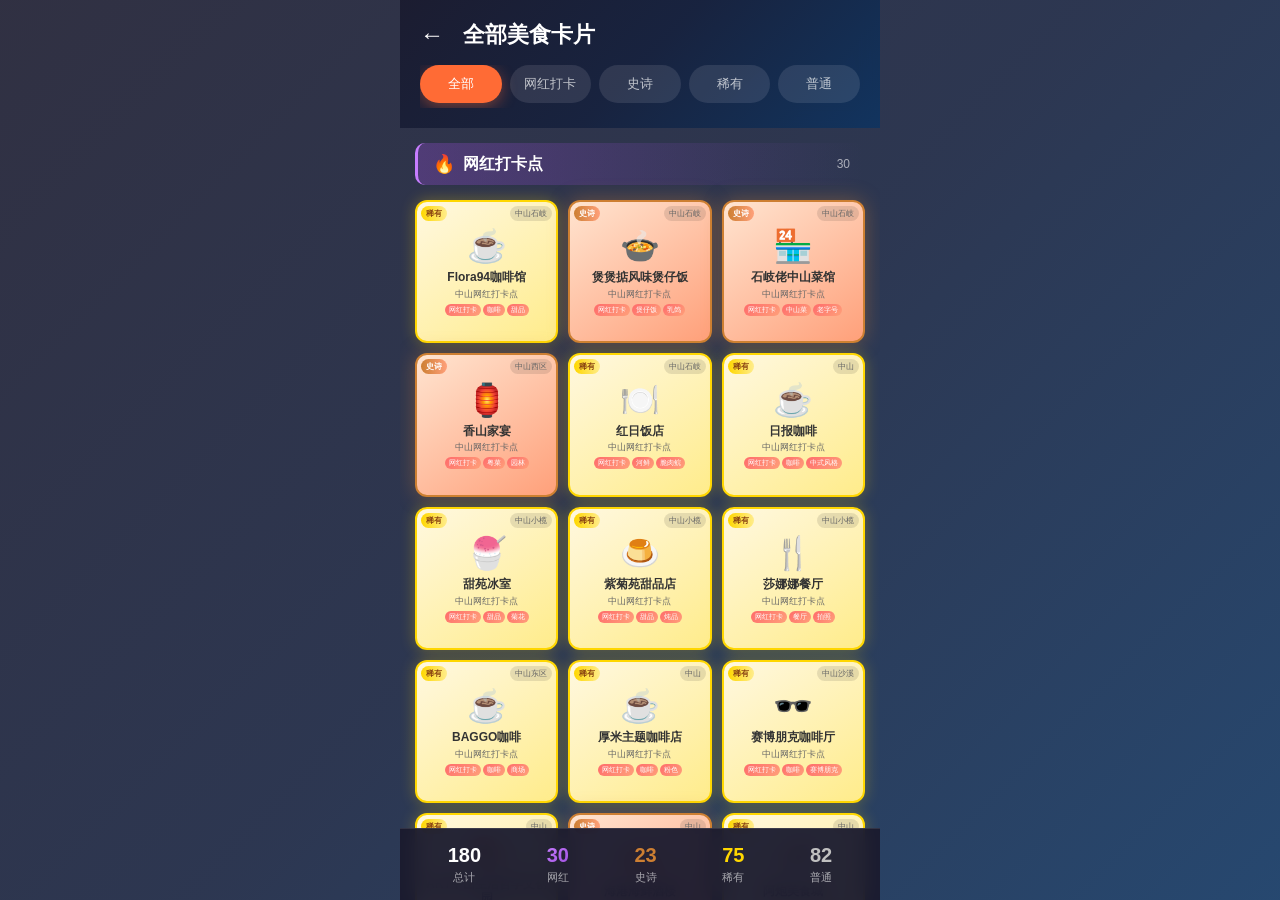
==== all-cards.html @ a1c3ad1f "中山美食抽卡小程序初始版本" ====
<!DOCTYPE html>
<html lang="zh-CN">
<head>
    <meta charset="UTF-8">
    <meta name="viewport" content="width=device-width, initial-scale=1.0, maximum-scale=1.0, user-scalable=no">
    <title>全部美食卡片</title>
    <link rel="stylesheet" href="css/all-cards.css">
</head>
<body>
    <!-- 卡片详情弹窗 -->
    <div class="card-modal" id="cardModal">
        <div class="modal-backdrop" id="modalBackdrop"></div>
        <div class="modal-content" id="modalContent">
            <button class="modal-close" id="modalClose">×</button>
            <div class="modal-card" id="modalCard">
                <span class="modal-rarity" id="modalRarity"></span>
                <div class="modal-emoji" id="modalEmoji"></div>
                <div class="modal-name" id="modalName"></div>
                <div class="modal-category" id="modalCategory"></div>
                <div class="modal-description" id="modalDescription"></div>
                <div class="modal-tags" id="modalTags"></div>
                <div class="modal-stats">
                    <div class="modal-stat">
                        <span class="modal-stat-num" id="drawCount">0</span>
                        <span class="modal-stat-label">已抽取次数</span>
                    </div>
                </div>
            </div>
        </div>
    </div>

    <div class="app">
        <header class="header">
            <a href="index.html" class="back-btn">←</a>
            <h1>全部美食卡片</h1>
            <div class="tab-bar">
                <button class="tab-btn active" data-rarity="all">全部</button>
                <button class="tab-btn" data-rarity="hot">网红打卡</button>
                <button class="tab-btn" data-rarity="epic">史诗</button>
                <button class="tab-btn" data-rarity="rare">稀有</button>
                <button class="tab-btn" data-rarity="common">普通</button>
            </div>
        </header>

        <main class="cards-container">
            <div class="cards-section" id="hotSection">
                <h2 class="section-title hot">
                    <span class="rarity-icon">🔥</span> 网红打卡点
                    <span class="count" id="hotCount">0</span>
                </h2>
                <div class="cards-grid" id="hotGrid"></div>
            </div>

            <div class="cards-section" id="epicSection">
                <h2 class="section-title epic">
                    <span class="rarity-icon">👑</span> 史诗美食
                    <span class="count" id="epicCount">0</span>
                </h2>
                <div class="cards-grid" id="epicGrid"></div>
            </div>

            <div class="cards-section" id="rareSection">
                <h2 class="section-title rare">
                    <span class="rarity-icon">💎</span> 稀有美食
                    <span class="count" id="rareCount">0</span>
                </h2>
                <div class="cards-grid" id="rareGrid"></div>
            </div>

            <div class="cards-section" id="commonSection">
                <h2 class="section-title common">
                    <span class="rarity-icon">🍽️</span> 普通美食
                    <span class="count" id="commonCount">0</span>
                </h2>
                <div class="cards-grid" id="commonGrid"></div>
            </div>
        </main>

        <div class="stats-bar">
            <div class="stat-item">
                <span class="stat-num" id="totalCount">0</span>
                <span class="stat-label">总计</span>
            </div>
            <div class="stat-item hot">
                <span class="stat-num" id="hotStat">0</span>
                <span class="stat-label">网红</span>
            </div>
            <div class="stat-item epic">
                <span class="stat-num" id="epicStat">0</span>
                <span class="stat-label">史诗</span>
            </div>
            <div class="stat-item rare">
                <span class="stat-num" id="rareStat">0</span>
                <span class="stat-label">稀有</span>
            </div>
            <div class="stat-item common">
                <span class="stat-num" id="commonStat">0</span>
                <span class="stat-label">普通</span>
            </div>
        </div>
    </div>

    <script src="js/all-cards.js"></script>
</body>
</html>
---- css/all-cards.css ----
/* 基础重置 */
* {
    margin: 0;
    padding: 0;
    box-sizing: border-box;
}

:root {
    --primary-color: #ff6b35;
    --secondary-color: #f7c531;
    --gold: #ffd700;
    --silver: #c0c0c0;
    --bronze: #cd7f32;
    --bg-gradient: linear-gradient(135deg, rgba(26, 26, 46, 0.9) 0%, rgba(22, 33, 62, 0.9) 50%, rgba(15, 52, 96, 0.9) 100%);
    --card-common: linear-gradient(145deg, #e8e8e8 0%, #ffffff 100%);
    --card-rare: linear-gradient(145deg, #fff8e0 0%, #ffec8b 100%);
    --card-epic: linear-gradient(145deg, #ffe4d0 0%, #ffa07a 100%);
}

html, body {
    height: 100%;
}

body {
    font-family: 'PingFang SC', 'Helvetica Neue', Helvetica, Arial, sans-serif;
    background: var(--bg-gradient);
    color: #fff;
    height: 100vh;
    overflow: hidden;
}

.app {
    max-width: 480px;
    margin: 0 auto;
    height: 100vh;
    overflow-y: auto;
}

/* 头部 */
.header {
    padding: 20px;
    position: sticky;
    top: 0;
    background: var(--bg-gradient);
    z-index: 100;
    backdrop-filter: blur(10px);
}

.back-btn {
    display: inline-block;
    color: #fff;
    font-size: 24px;
    text-decoration: none;
    margin-right: 15px;
    vertical-align: middle;
}

.header h1 {
    font-size: 22px;
    font-weight: 700;
    display: inline-block;
    vertical-align: middle;
}

/* 标签栏 */
.tab-bar {
    display: flex;
    gap: 8px;
    margin-top: 15px;
    overflow-x: auto;
    padding-bottom: 5px;
}

.tab-btn {
    flex: 1;
    min-width: 60px;
    padding: 10px 8px;
    border: none;
    border-radius: 20px;
    background: rgba(255, 255, 255, 0.1);
    color: rgba(255, 255, 255, 0.7);
    font-size: 13px;
    font-weight: 500;
    cursor: pointer;
    transition: all 0.3s ease;
    white-space: nowrap;
}

.tab-btn.active {
    background: var(--primary-color);
    color: #fff;
    box-shadow: 0 4px 15px rgba(255, 107, 53, 0.4);
}

.tab-btn[data-rarity="hot"].active {
    background: linear-gradient(135deg, #c77dff, #9d4edd);
    box-shadow: 0 4px 15px rgba(157, 78, 221, 0.4);
}

.tab-btn:hover:not(.active) {
    background: rgba(255, 255, 255, 0.2);
}

/* 卡片区域 */
.cards-container {
    padding: 15px;
    padding-bottom: 100px;
}

.cards-section {
    margin-bottom: 30px;
}

.section-title {
    font-size: 16px;
    font-weight: 600;
    margin-bottom: 15px;
    padding: 10px 15px;
    border-radius: 10px;
    display: flex;
    align-items: center;
    gap: 8px;
}

.section-title.epic {
    background: linear-gradient(90deg, rgba(205, 127, 50, 0.3), transparent);
    border-left: 3px solid var(--bronze);
}

.section-title.rare {
    background: linear-gradient(90deg, rgba(255, 215, 0, 0.3), transparent);
    border-left: 3px solid var(--gold);
}

.section-title.common {
    background: linear-gradient(90deg, rgba(192, 192, 192, 0.3), transparent);
    border-left: 3px solid var(--silver);
}

.section-title.hot {
    background: linear-gradient(90deg, rgba(157, 78, 221, 0.3), transparent);
    border-left: 3px solid #c77dff;
}

.rarity-icon {
    font-size: 18px;
}

.count {
    margin-left: auto;
    font-size: 12px;
    color: rgba(255, 255, 255, 0.6);
    font-weight: 400;
}

/* 卡片网格 */
.cards-grid {
    display: grid;
    grid-template-columns: repeat(3, 1fr);
    gap: 10px;
}

/* 卡片样式 */
.food-card-mini {
    aspect-ratio: 1;
    border-radius: 12px;
    padding: 10px 8px;
    display: flex;
    flex-direction: column;
    align-items: center;
    justify-content: center;
    text-align: center;
    position: relative;
    overflow: hidden;
    cursor: pointer;
    transition: all 0.3s ease;
}

.food-card-mini:hover {
    transform: scale(1.05);
}

.food-card-mini.rarity-common {
    background: var(--card-common);
    border: 2px solid var(--silver);
}

.food-card-mini.rarity-rare {
    background: var(--card-rare);
    border: 2px solid var(--gold);
    box-shadow: 0 0 15px rgba(255, 215, 0, 0.3);
}

.food-card-mini.rarity-epic {
    background: var(--card-epic);
    border: 2px solid var(--bronze);
    box-shadow: 0 0 20px rgba(205, 127, 50, 0.4);
}

.card-emoji {
    font-size: 32px;
    margin-bottom: 5px;
}

.card-name {
    font-size: 12px;
    font-weight: 600;
    color: #333;
    line-height: 1.2;
}

.card-category {
    font-size: 9px;
    color: #666;
    margin-top: 3px;
}

.card-region {
    position: absolute;
    top: 4px;
    right: 4px;
    font-size: 8px;
    padding: 2px 5px;
    border-radius: 8px;
    background: rgba(0, 0, 0, 0.1);
    color: #666;
}

/* 稀有度标签 */
.rarity-tag {
    position: absolute;
    top: 4px;
    left: 4px;
    font-size: 8px;
    padding: 2px 5px;
    border-radius: 8px;
    font-weight: 600;
}

.rarity-common .rarity-tag {
    background: var(--silver);
    color: #fff;
}

.rarity-rare .rarity-tag {
    background: linear-gradient(90deg, #ffd700, #ffec8b);
    color: #8B4513;
}

.rarity-epic .rarity-tag {
    background: linear-gradient(90deg, #cd7f32, #ffa07a);
    color: #fff;
}

/* 隐藏/显示 */
.cards-section.hidden {
    display: none;
}

/* 底部统计栏 */
.stats-bar {
    position: fixed;
    bottom: 0;
    left: 50%;
    transform: translateX(-50%);
    width: 100%;
    max-width: 480px;
    background: rgba(26, 26, 46, 0.95);
    backdrop-filter: blur(10px);
    display: flex;
    justify-content: space-around;
    padding: 15px;
    border-top: 1px solid rgba(255, 255, 255, 0.1);
}

.stat-item {
    text-align: center;
}

.stat-num {
    display: block;
    font-size: 20px;
    font-weight: 700;
    color: #fff;
}

.stat-item.epic .stat-num {
    color: var(--bronze);
}

.stat-item.rare .stat-num {
    color: var(--gold);
}

.stat-item.common .stat-num {
    color: var(--silver);
}

.stat-label {
    font-size: 11px;
    color: rgba(255, 255, 255, 0.6);
}

/* 动画 */
@keyframes fadeIn {
    from { opacity: 0; transform: translateY(10px); }
    to { opacity: 1; transform: translateY(0); }
}

.food-card-mini {
    animation: fadeIn 0.3s ease-out forwards;
}

/* 网红卡片标签 */
.card-tags {
    display: flex;
    flex-wrap: wrap;
    justify-content: center;
    gap: 2px;
    margin-top: 3px;
}

.card-tag {
    font-size: 7px;
    padding: 1px 4px;
    border-radius: 6px;
    background: linear-gradient(135deg, #ff6b6b, #ffa07a);
    color: #fff;
}

/* 统计栏网红标签 */
.stat-item.hot .stat-num {
    background: linear-gradient(135deg, #c77dff, #9d4edd);
    -webkit-background-clip: text;
    -webkit-text-fill-color: transparent;
    background-clip: text;
}

/* 卡片详情弹窗 */
.card-modal {
    position: fixed;
    top: 0;
    left: 0;
    width: 100%;
    height: 100%;
    z-index: 1000;
    display: flex;
    align-items: center;
    justify-content: center;
    opacity: 0;
    visibility: hidden;
    transition: all 0.3s ease;
}

.card-modal.active {
    opacity: 1;
    visibility: visible;
}

.modal-backdrop {
    position: absolute;
    top: 0;
    left: 0;
    width: 100%;
    height: 100%;
    background: rgba(0, 0, 0, 0.7);
    backdrop-filter: blur(5px);
}

.modal-content {
    position: relative;
    width: 90%;
    max-width: 320px;
    z-index: 1;
    transform: scale(0.8);
    transition: all 0.3s ease;
}

.card-modal.active .modal-content {
    transform: scale(1);
}

.modal-close {
    position: absolute;
    top: -40px;
    right: 0;
    width: 36px;
    height: 36px;
    border: none;
    border-radius: 50%;
    background: rgba(255, 255, 255, 0.2);
    color: #fff;
    font-size: 24px;
    cursor: pointer;
    display: flex;
    align-items: center;
    justify-content: center;
}

.modal-close:hover {
    background: rgba(255, 255, 255, 0.3);
}

.modal-card {
    background: linear-gradient(145deg, #ffffff 0%, #f5f5f5 100%);
    border-radius: 24px;
    padding: 30px 20px;
    text-align: center;
    position: relative;
    box-shadow: 0 20px 60px rgba(0, 0, 0, 0.4);
}

.modal-card.rarity-common {
    background: linear-gradient(145deg, #f0f0f0 0%, #add9f2 100%);
    border: 4px solid var(--silver);
}

.modal-card.rarity-rare {
    background: linear-gradient(145deg, #fff8e0 0%, #ffec8b 100%);
    border: 4px solid var(--gold);
    box-shadow: 0 20px 60px rgba(0, 0, 0, 0.4), 0 0 40px rgba(255, 215, 0, 0.4);
}

.modal-card.rarity-epic {
    background: linear-gradient(145deg, #ffe4d0 0%, #ffa07a 100%);
    border: 4px solid var(--bronze);
    box-shadow: 0 20px 60px rgba(0, 0, 0, 0.4), 0 0 50px rgba(205, 127, 50, 0.5);
}

.modal-rarity {
    position: absolute;
    top: 15px;
    left: 15px;
    font-size: 12px;
    padding: 4px 12px;
    border-radius: 12px;
    font-weight: 600;
}

.modal-card.rarity-common .modal-rarity {
    background: var(--silver);
    color: #fff;
}

.modal-card.rarity-rare .modal-rarity {
    background: linear-gradient(90deg, #ffd700, #ffec8b);
    color: #8B4513;
}

.modal-card.rarity-epic .modal-rarity {
    background: linear-gradient(90deg, #cd7f32, #ffa07a);
    color: #fff;
}

.modal-emoji {
    font-size: 80px;
    margin-bottom: 15px;
}

.modal-name {
    font-size: 24px;
    font-weight: 700;
    color: #333;
    margin-bottom: 8px;
}

.modal-category {
    font-size: 14px;
    color: #666;
    margin-bottom: 15px;
}

.modal-description {
    font-size: 14px;
    color: #555;
    line-height: 1.5;
    margin-bottom: 15px;
    padding: 0 10px;
}

.modal-tags {
    display: flex;
    flex-wrap: wrap;
    justify-content: center;
    gap: 8px;
    margin-bottom: 20px;
}

.modal-tag {
    font-size: 12px;
    padding: 4px 12px;
    border-radius: 12px;
    background: linear-gradient(135deg, #ff6b6b, #ffa07a);
    color: #fff;
}

.modal-stats {
    border-top: 1px solid rgba(0, 0, 0, 0.1);
    padding-top: 15px;
}

.modal-stat {
    display: flex;
    flex-direction: column;
    align-items: center;
}

.modal-stat-num {
    font-size: 32px;
    font-weight: 700;
    color: #ff6b35;
}

.modal-stat-label {
    font-size: 12px;
    color: #888;
}
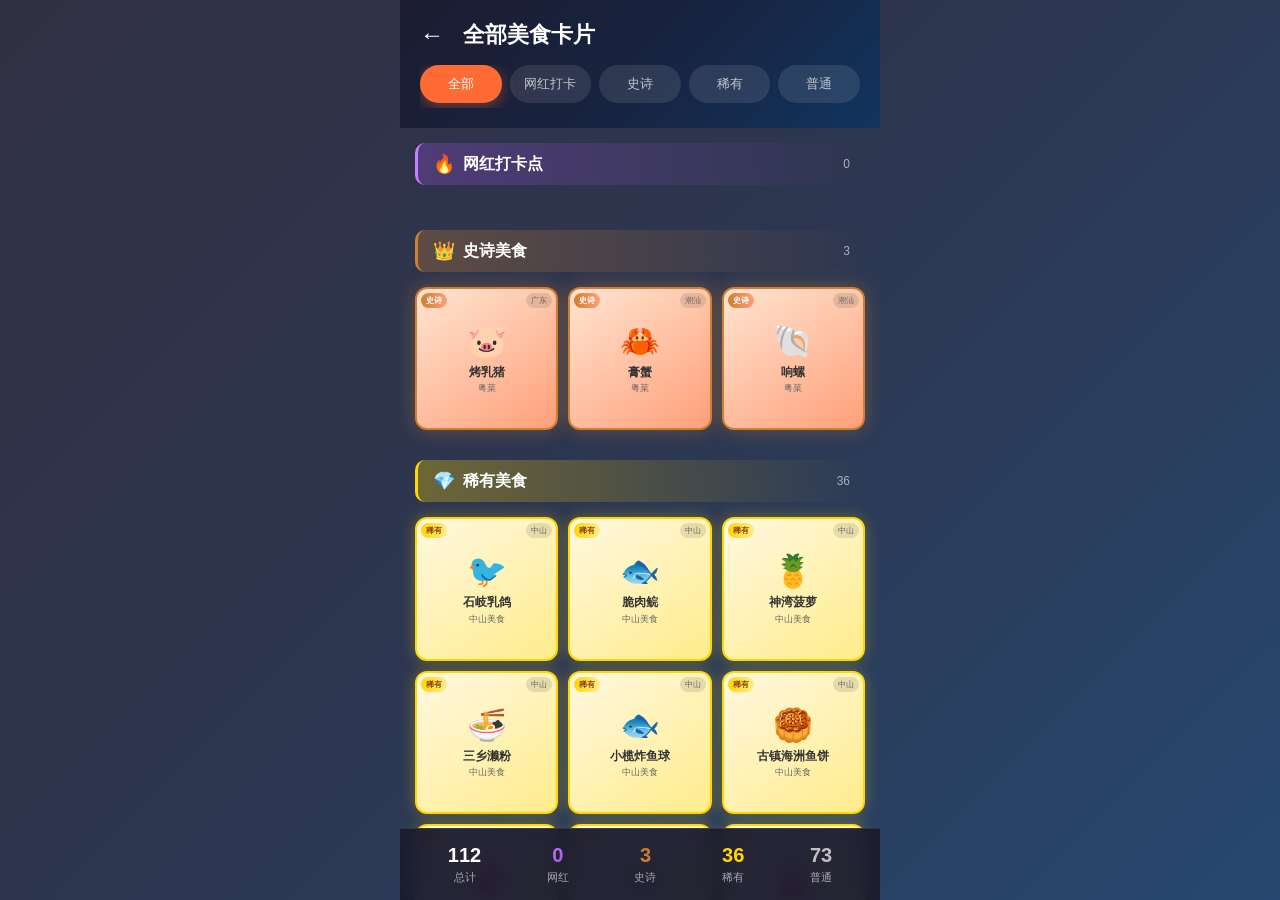
==== commit c11e97c5: "新增饮品抽卡并把网红打卡店卡池独立出去，优化一些交互和样式" ====
--- a/all-cards.html
+++ b/all-cards.html
@@ -100,6 +100,6 @@
         </div>
     </div>
 
-    <script src="js/all-cards.js"></script>
+    <script type="module" src="js/all-cards.js"></script>
 </body>
 </html>
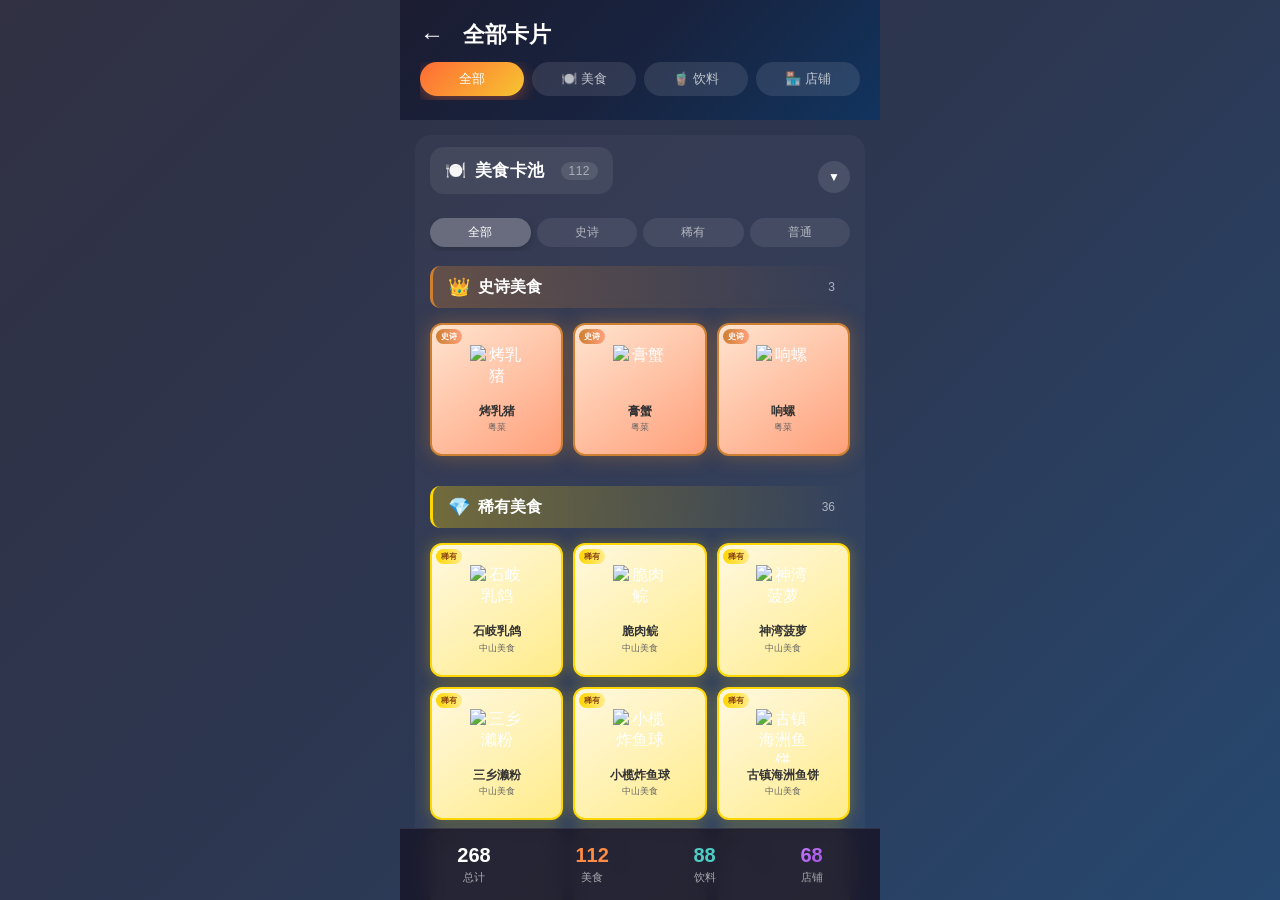
==== commit 5aeb6ef1: "优化好全部卡片的展示交互" ====
--- a/all-cards.html
+++ b/all-cards.html
@@ -3,7 +3,7 @@
 <head>
     <meta charset="UTF-8">
     <meta name="viewport" content="width=device-width, initial-scale=1.0, maximum-scale=1.0, user-scalable=no">
-    <title>全部美食卡片</title>
+    <title>全部卡片</title>
     <link rel="stylesheet" href="css/all-cards.css">
 </head>
 <body>
@@ -32,48 +32,165 @@
     <div class="app">
         <header class="header">
             <a href="index.html" class="back-btn">←</a>
-            <h1>全部美食卡片</h1>
-            <div class="tab-bar">
-                <button class="tab-btn active" data-rarity="all">全部</button>
-                <button class="tab-btn" data-rarity="hot">网红打卡</button>
-                <button class="tab-btn" data-rarity="epic">史诗</button>
-                <button class="tab-btn" data-rarity="rare">稀有</button>
-                <button class="tab-btn" data-rarity="common">普通</button>
+            <h1>全部卡片</h1>
+            <!-- 卡池分组 Tab -->
+            <div class="pool-bar">
+                <button class="pool-btn active" data-pool="all">全部</button>
+                <button class="pool-btn" data-pool="food">🍽️ 美食</button>
+                <button class="pool-btn" data-pool="drink">🧋 饮料</button>
+                <button class="pool-btn" data-pool="shop">🏪 店铺</button>
             </div>
         </header>
 
         <main class="cards-container">
-            <div class="cards-section" id="hotSection">
-                <h2 class="section-title hot">
-                    <span class="rarity-icon">🔥</span> 网红打卡点
-                    <span class="count" id="hotCount">0</span>
-                </h2>
-                <div class="cards-grid" id="hotGrid"></div>
-            </div>
-
-            <div class="cards-section" id="epicSection">
-                <h2 class="section-title epic">
-                    <span class="rarity-icon">👑</span> 史诗美食
-                    <span class="count" id="epicCount">0</span>
-                </h2>
-                <div class="cards-grid" id="epicGrid"></div>
-            </div>
-
-            <div class="cards-section" id="rareSection">
-                <h2 class="section-title rare">
-                    <span class="rarity-icon">💎</span> 稀有美食
-                    <span class="count" id="rareCount">0</span>
-                </h2>
-                <div class="cards-grid" id="rareGrid"></div>
-            </div>
-
-            <div class="cards-section" id="commonSection">
-                <h2 class="section-title common">
-                    <span class="rarity-icon">🍽️</span> 普通美食
-                    <span class="count" id="commonCount">0</span>
-                </h2>
-                <div class="cards-grid" id="commonGrid"></div>
-            </div>
+
+            <!-- ===== 美食卡池 ===== -->
+            <div class="pool-group expanded" id="poolFood" data-pool="food">
+                <div class="pool-group-header">
+                    <div class="pool-group-title">
+                        <span>🍽️</span> 美食卡池
+                        <span class="pool-total" id="foodPoolTotal">0</span>
+                    </div>
+                    <button class="pool-toggle-btn" aria-label="收起/展开">
+                        <span class="toggle-icon">▼</span>
+                    </button>
+                </div>
+                <!-- 美食卡池内的稀有度 Tab -->
+                <div class="pool-content">
+                    <div class="pool-tab-bar" data-pool="food">
+                        <button class="pool-tab-btn active" data-rarity="all">全部</button>
+                        <button class="pool-tab-btn" data-rarity="epic">史诗</button>
+                        <button class="pool-tab-btn" data-rarity="rare">稀有</button>
+                        <button class="pool-tab-btn" data-rarity="common">普通</button>
+                    </div>
+
+                    <div class="cards-section" id="foodEpicSection">
+                        <h2 class="section-title epic">
+                            <span class="rarity-icon">👑</span> 史诗美食
+                            <span class="count" id="foodEpicCount">0</span>
+                        </h2>
+                        <div class="cards-grid" id="foodEpicGrid"></div>
+                    </div>
+
+                    <div class="cards-section" id="foodRareSection">
+                        <h2 class="section-title rare">
+                            <span class="rarity-icon">💎</span> 稀有美食
+                            <span class="count" id="foodRareCount">0</span>
+                        </h2>
+                        <div class="cards-grid" id="foodRareGrid"></div>
+                    </div>
+
+                    <div class="cards-section" id="foodCommonSection">
+                        <h2 class="section-title common">
+                            <span class="rarity-icon">🍽️</span> 普通美食
+                            <span class="count" id="foodCommonCount">0</span>
+                        </h2>
+                        <div class="cards-grid" id="foodCommonGrid"></div>
+                    </div>
+                </div>
+            </div>
+
+            <!-- ===== 饮料卡池 ===== -->
+            <div class="pool-group expanded" id="poolDrink" data-pool="drink">
+                <div class="pool-group-header">
+                    <div class="pool-group-title">
+                        <span>🧋</span> 饮料卡池
+                        <span class="pool-total" id="drinkPoolTotal">0</span>
+                    </div>
+                    <button class="pool-toggle-btn" aria-label="收起/展开">
+                        <span class="toggle-icon">▼</span>
+                    </button>
+                </div>
+                <!-- 饮料卡池内的稀有度 Tab -->
+                <div class="pool-content">
+                    <div class="pool-tab-bar" data-pool="drink">
+                        <button class="pool-tab-btn active" data-rarity="all">全部</button>
+                        <button class="pool-tab-btn" data-rarity="epic">史诗</button>
+                        <button class="pool-tab-btn" data-rarity="rare">稀有</button>
+                        <button class="pool-tab-btn" data-rarity="common">普通</button>
+                    </div>
+
+                    <div class="cards-section" id="drinkEpicSection">
+                        <h2 class="section-title epic">
+                            <span class="rarity-icon">👑</span> 史诗饮品
+                            <span class="count" id="drinkEpicCount">0</span>
+                        </h2>
+                        <div class="cards-grid" id="drinkEpicGrid"></div>
+                    </div>
+
+                    <div class="cards-section" id="drinkRareSection">
+                        <h2 class="section-title rare">
+                            <span class="rarity-icon">💎</span> 稀有饮品
+                            <span class="count" id="drinkRareCount">0</span>
+                        </h2>
+                        <div class="cards-grid" id="drinkRareGrid"></div>
+                    </div>
+
+                    <div class="cards-section" id="drinkCommonSection">
+                        <h2 class="section-title common">
+                            <span class="rarity-icon">🧋</span> 普通饮品
+                            <span class="count" id="drinkCommonCount">0</span>
+                        </h2>
+                        <div class="cards-grid" id="drinkCommonGrid"></div>
+                    </div>
+                </div>
+            </div>
+
+            <!-- ===== 店铺卡池 ===== -->
+            <div class="pool-group expanded" id="poolShop" data-pool="shop">
+                <div class="pool-group-header">
+                    <div class="pool-group-title">
+                        <span>🏪</span> 店铺卡池
+                        <span class="pool-total" id="shopPoolTotal">0</span>
+                    </div>
+                    <button class="pool-toggle-btn" aria-label="收起/展开">
+                        <span class="toggle-icon">▼</span>
+                    </button>
+                </div>
+                <!-- 店铺卡池内的稀有度 Tab（含网红打卡） -->
+                <div class="pool-content">
+                    <div class="pool-tab-bar" data-pool="shop">
+                        <button class="pool-tab-btn active" data-rarity="all">全部</button>
+                        <button class="pool-tab-btn" data-rarity="hot">🔥 网红打卡</button>
+                        <button class="pool-tab-btn" data-rarity="epic">史诗</button>
+                        <button class="pool-tab-btn" data-rarity="rare">稀有</button>
+                        <button class="pool-tab-btn" data-rarity="common">普通</button>
+                    </div>
+
+                    <div class="cards-section" id="shopHotSection">
+                        <h2 class="section-title hot">
+                            <span class="rarity-icon">🔥</span> 网红打卡点
+                            <span class="count" id="shopHotCount">0</span>
+                        </h2>
+                        <div class="cards-grid" id="shopHotGrid"></div>
+                    </div>
+
+                    <div class="cards-section" id="shopEpicSection">
+                        <h2 class="section-title epic">
+                            <span class="rarity-icon">👑</span> 史诗店铺
+                            <span class="count" id="shopEpicCount">0</span>
+                        </h2>
+                        <div class="cards-grid" id="shopEpicGrid"></div>
+                    </div>
+
+                    <div class="cards-section" id="shopRareSection">
+                        <h2 class="section-title rare">
+                            <span class="rarity-icon">💎</span> 稀有店铺
+                            <span class="count" id="shopRareCount">0</span>
+                        </h2>
+                        <div class="cards-grid" id="shopRareGrid"></div>
+                    </div>
+
+                    <div class="cards-section" id="shopCommonSection">
+                        <h2 class="section-title common">
+                            <span class="rarity-icon">🏪</span> 普通店铺
+                            <span class="count" id="shopCommonCount">0</span>
+                        </h2>
+                        <div class="cards-grid" id="shopCommonGrid"></div>
+                    </div>
+                </div>
+            </div>
+
         </main>
 
         <div class="stats-bar">
@@ -81,21 +198,17 @@
                 <span class="stat-num" id="totalCount">0</span>
                 <span class="stat-label">总计</span>
             </div>
-            <div class="stat-item hot">
-                <span class="stat-num" id="hotStat">0</span>
-                <span class="stat-label">网红</span>
-            </div>
-            <div class="stat-item epic">
-                <span class="stat-num" id="epicStat">0</span>
-                <span class="stat-label">史诗</span>
-            </div>
-            <div class="stat-item rare">
-                <span class="stat-num" id="rareStat">0</span>
-                <span class="stat-label">稀有</span>
-            </div>
-            <div class="stat-item common">
-                <span class="stat-num" id="commonStat">0</span>
-                <span class="stat-label">普通</span>
+            <div class="stat-item food">
+                <span class="stat-num" id="foodStat">0</span>
+                <span class="stat-label">美食</span>
+            </div>
+            <div class="stat-item drink">
+                <span class="stat-num" id="drinkStat">0</span>
+                <span class="stat-label">饮料</span>
+            </div>
+            <div class="stat-item shop">
+                <span class="stat-num" id="shopStat">0</span>
+                <span class="stat-label">店铺</span>
             </div>
         </div>
     </div>
--- a/css/all-cards.css
+++ b/css/all-cards.css
@@ -62,45 +62,6 @@
     vertical-align: middle;
 }
 
-/* 标签栏 */
-.tab-bar {
-    display: flex;
-    gap: 8px;
-    margin-top: 15px;
-    overflow-x: auto;
-    padding-bottom: 5px;
-}
-
-.tab-btn {
-    flex: 1;
-    min-width: 60px;
-    padding: 10px 8px;
-    border: none;
-    border-radius: 20px;
-    background: rgba(255, 255, 255, 0.1);
-    color: rgba(255, 255, 255, 0.7);
-    font-size: 13px;
-    font-weight: 500;
-    cursor: pointer;
-    transition: all 0.3s ease;
-    white-space: nowrap;
-}
-
-.tab-btn.active {
-    background: var(--primary-color);
-    color: #fff;
-    box-shadow: 0 4px 15px rgba(255, 107, 53, 0.4);
-}
-
-.tab-btn[data-rarity="hot"].active {
-    background: linear-gradient(135deg, #c77dff, #9d4edd);
-    box-shadow: 0 4px 15px rgba(157, 78, 221, 0.4);
-}
-
-.tab-btn:hover:not(.active) {
-    background: rgba(255, 255, 255, 0.2);
-}
-
 /* 卡片区域 */
 .cards-container {
     padding: 15px;
@@ -336,6 +297,295 @@
     background-clip: text;
 }
 
+/* 卡池内容区域 */
+.pool-content {
+    padding: 0 15px 15px;
+}
+
+/* 卡池组内的稀有度 Tab */
+.pool-tab-bar {
+    display: flex;
+    gap: 6px;
+    margin-bottom: 15px;
+    overflow-x: auto;
+    padding-bottom: 4px;
+}
+
+.pool-tab-btn {
+    flex: 1;
+    min-width: 50px;
+    padding: 6px 10px;
+    border: none;
+    border-radius: 16px;
+    background: rgba(255, 255, 255, 0.08);
+    color: rgba(255, 255, 255, 0.6);
+    font-size: 12px;
+    font-weight: 500;
+    cursor: pointer;
+    transition: all 0.25s ease;
+    white-space: nowrap;
+}
+
+.pool-tab-btn.active {
+    background: rgba(255, 255, 255, 0.25);
+    color: #fff;
+    box-shadow: 0 2px 8px rgba(0, 0, 0, 0.2);
+}
+
+/* 店铺卡池的网红打卡 Tab 特殊样式 */
+.pool-group:has(#shopHotSection) .pool-tab-btn[data-rarity="hot"].active {
+    background: linear-gradient(135deg, #c77dff, #9d4edd);
+    color: #fff;
+}
+
+/* 卡池切换栏 */
+.pool-bar {
+    display: flex;
+    gap: 8px;
+    margin-top: 12px;
+    overflow-x: auto;
+    padding-bottom: 4px;
+}
+
+.pool-btn {
+    flex: 1;
+    min-width: 60px;
+    padding: 8px 10px;
+    border: none;
+    border-radius: 20px;
+    background: rgba(255, 255, 255, 0.1);
+    color: rgba(255, 255, 255, 0.7);
+    font-size: 13px;
+    font-weight: 500;
+    cursor: pointer;
+    transition: all 0.3s ease;
+    white-space: nowrap;
+}
+
+.pool-btn.active {
+    background: linear-gradient(135deg, #ff6b35, #f7c531);
+    color: #fff;
+    box-shadow: 0 4px 15px rgba(255, 107, 53, 0.4);
+}
+
+.pool-btn[data-pool="food"].active  { background: linear-gradient(135deg, #ff8c42, #ffb347); }
+.pool-btn[data-pool="drink"].active { background: linear-gradient(135deg, #4ecdc4, #44a08d); }
+.pool-btn[data-pool="shop"].active  { background: linear-gradient(135deg, #c77dff, #9d4edd); }
+
+.pool-btn:hover:not(.active) {
+    background: rgba(255, 255, 255, 0.2);
+}
+
+/* 卡池分组 */
+.pool-group {
+    margin-bottom: 15px;
+    background: rgba(255, 255, 255, 0.03);
+    border-radius: 16px;
+    overflow: hidden;
+    transition: all 0.3s ease;
+}
+
+.pool-group-header {
+    display: flex;
+    align-items: center;
+    justify-content: space-between;
+    padding: 12px 15px;
+    cursor: pointer;
+    transition: background 0.2s ease;
+    user-select: none;
+}
+
+.pool-group-header:hover {
+    background: rgba(255, 255, 255, 0.05);
+}
+
+.pool-group-title {
+    display: flex;
+    align-items: center;
+    gap: 8px;
+    font-size: 17px;
+    font-weight: 700;
+    color: #fff;
+    padding: 12px 15px;
+    background: rgba(255, 255, 255, 0.07);
+    border-radius: 14px;
+    margin-bottom: 12px;
+    letter-spacing: 0.5px;
+}
+
+.pool-total {
+    margin-left: 8px;
+    font-size: 12px;
+    color: rgba(255, 255, 255, 0.5);
+    font-weight: 400;
+    background: rgba(255,255,255,0.1);
+    padding: 2px 8px;
+    border-radius: 10px;
+}
+
+/* 收起/展开按钮 */
+.pool-toggle-btn {
+    width: 32px;
+    height: 32px;
+    border: none;
+    border-radius: 50%;
+    background: rgba(255, 255, 255, 0.1);
+    color: #fff;
+    font-size: 12px;
+    cursor: pointer;
+    display: flex;
+    align-items: center;
+    justify-content: center;
+    transition: all 0.3s ease;
+    margin-left: 10px;
+    flex-shrink: 0;
+}
+
+.pool-toggle-btn:hover {
+    background: rgba(255, 255, 255, 0.2);
+}
+
+.toggle-icon {
+    display: inline-block;
+    transition: transform 0.3s ease;
+}
+
+/* 收起状态 */
+.pool-group.collapsed .pool-content {
+    display: none;
+}
+
+.pool-group.collapsed .toggle-icon {
+    transform: rotate(-90deg);
+}
+
+.pool-group.collapsed {
+    background: rgba(255, 255, 255, 0.05);
+}
+
+/* 展开状态 */
+.pool-group.expanded .pool-content {
+    display: block;
+    animation: expandIn 0.3s ease;
+}
+
+.pool-group.expanded .toggle-icon {
+    transform: rotate(0deg);
+}
+
+@keyframes expandIn {
+    from {
+        opacity: 0;
+        transform: translateY(-10px);
+    }
+    to {
+        opacity: 1;
+        transform: translateY(0);
+    }
+}
+
+/* 饮料卡片 - logo 居中展示 */
+.card-logo-wrap {
+    width: 50px;
+    height: 50px;
+    display: flex;
+    align-items: center;
+    justify-content: center;
+    margin-bottom: 5px;
+    background: rgba(255,255,255,0.8);
+    border-radius: 50%;
+    overflow: hidden;
+    flex-shrink: 0;
+}
+
+.card-brand-logo {
+    width: 44px;
+    height: 44px;
+    object-fit: contain;
+    border-radius: 50%;
+}
+
+.card-brand-tag {
+    position: absolute;
+    top: 4px;
+    right: 4px;
+    font-size: 7px;
+    padding: 2px 5px;
+    border-radius: 8px;
+    background: rgba(0, 0, 0, 0.12);
+    color: #555;
+    max-width: 44px;
+    overflow: hidden;
+    text-overflow: ellipsis;
+    white-space: nowrap;
+}
+
+/* 美食卡片 - 原神图片展示 */
+.card-img-wrap {
+    width: 54px;
+    height: 54px;
+    display: flex;
+    align-items: center;
+    justify-content: center;
+    margin-bottom: 5px;
+    flex-shrink: 0;
+}
+
+.card-food-img {
+    width: 54px;
+    height: 54px;
+    object-fit: contain;
+    image-rendering: auto;
+}
+
+/* 店铺卡片 - 城市徽章 */
+.card-city-badge {
+    font-size: 9px;
+    padding: 2px 6px;
+    border-radius: 8px;
+    background: rgba(0, 0, 0, 0.12);
+    color: #555;
+    margin-top: 2px;
+    max-width: 90%;
+    overflow: hidden;
+    text-overflow: ellipsis;
+    white-space: nowrap;
+}
+
+/* 网红打卡稀有度变体 */
+.food-card-mini.rarity-hot {
+    background: linear-gradient(145deg, #f3e5ff 0%, #d9a8ff 100%);
+    border: 2px solid #c77dff;
+    box-shadow: 0 0 15px rgba(157, 78, 221, 0.3);
+}
+
+.rarity-hot .rarity-tag {
+    background: linear-gradient(90deg, #c77dff, #9d4edd);
+    color: #fff;
+}
+
+/* 弹窗网红稀有度 */
+.modal-card.rarity-hot {
+    background: linear-gradient(145deg, #f3e5ff 0%, #d9a8ff 100%);
+    border: 4px solid #c77dff;
+    box-shadow: 0 20px 60px rgba(0, 0, 0, 0.4), 0 0 40px rgba(157, 78, 221, 0.4);
+}
+
+.modal-card.rarity-hot .modal-rarity {
+    background: linear-gradient(90deg, #c77dff, #9d4edd);
+    color: #fff;
+}
+
+/* 底部统计栏颜色 */
+.stat-item.food .stat-num  { color: #ff8c42; }
+.stat-item.drink .stat-num { color: #4ecdc4; }
+.stat-item.shop .stat-num {
+    background: linear-gradient(135deg, #c77dff, #9d4edd);
+    -webkit-background-clip: text;
+    -webkit-text-fill-color: transparent;
+    background-clip: text;
+}
+
 /* 卡片详情弹窗 */
 .card-modal {
     position: fixed;
